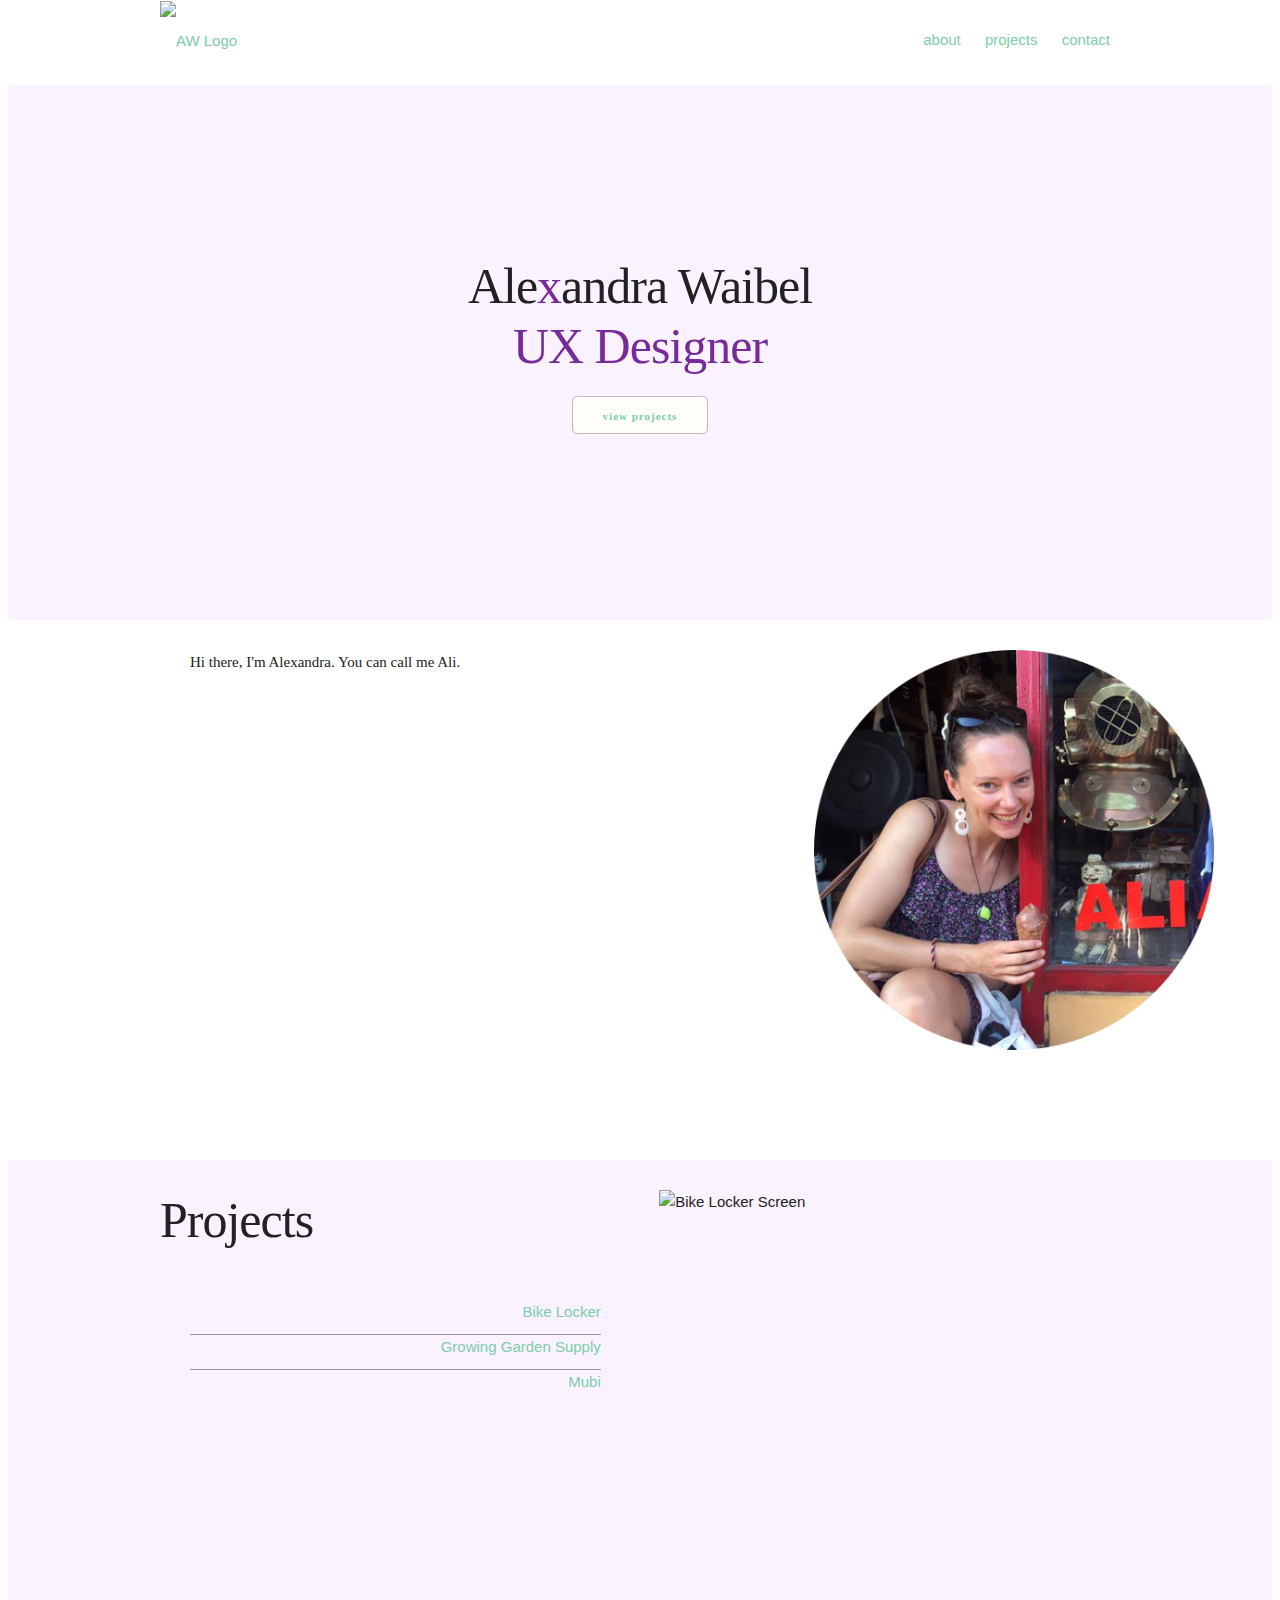
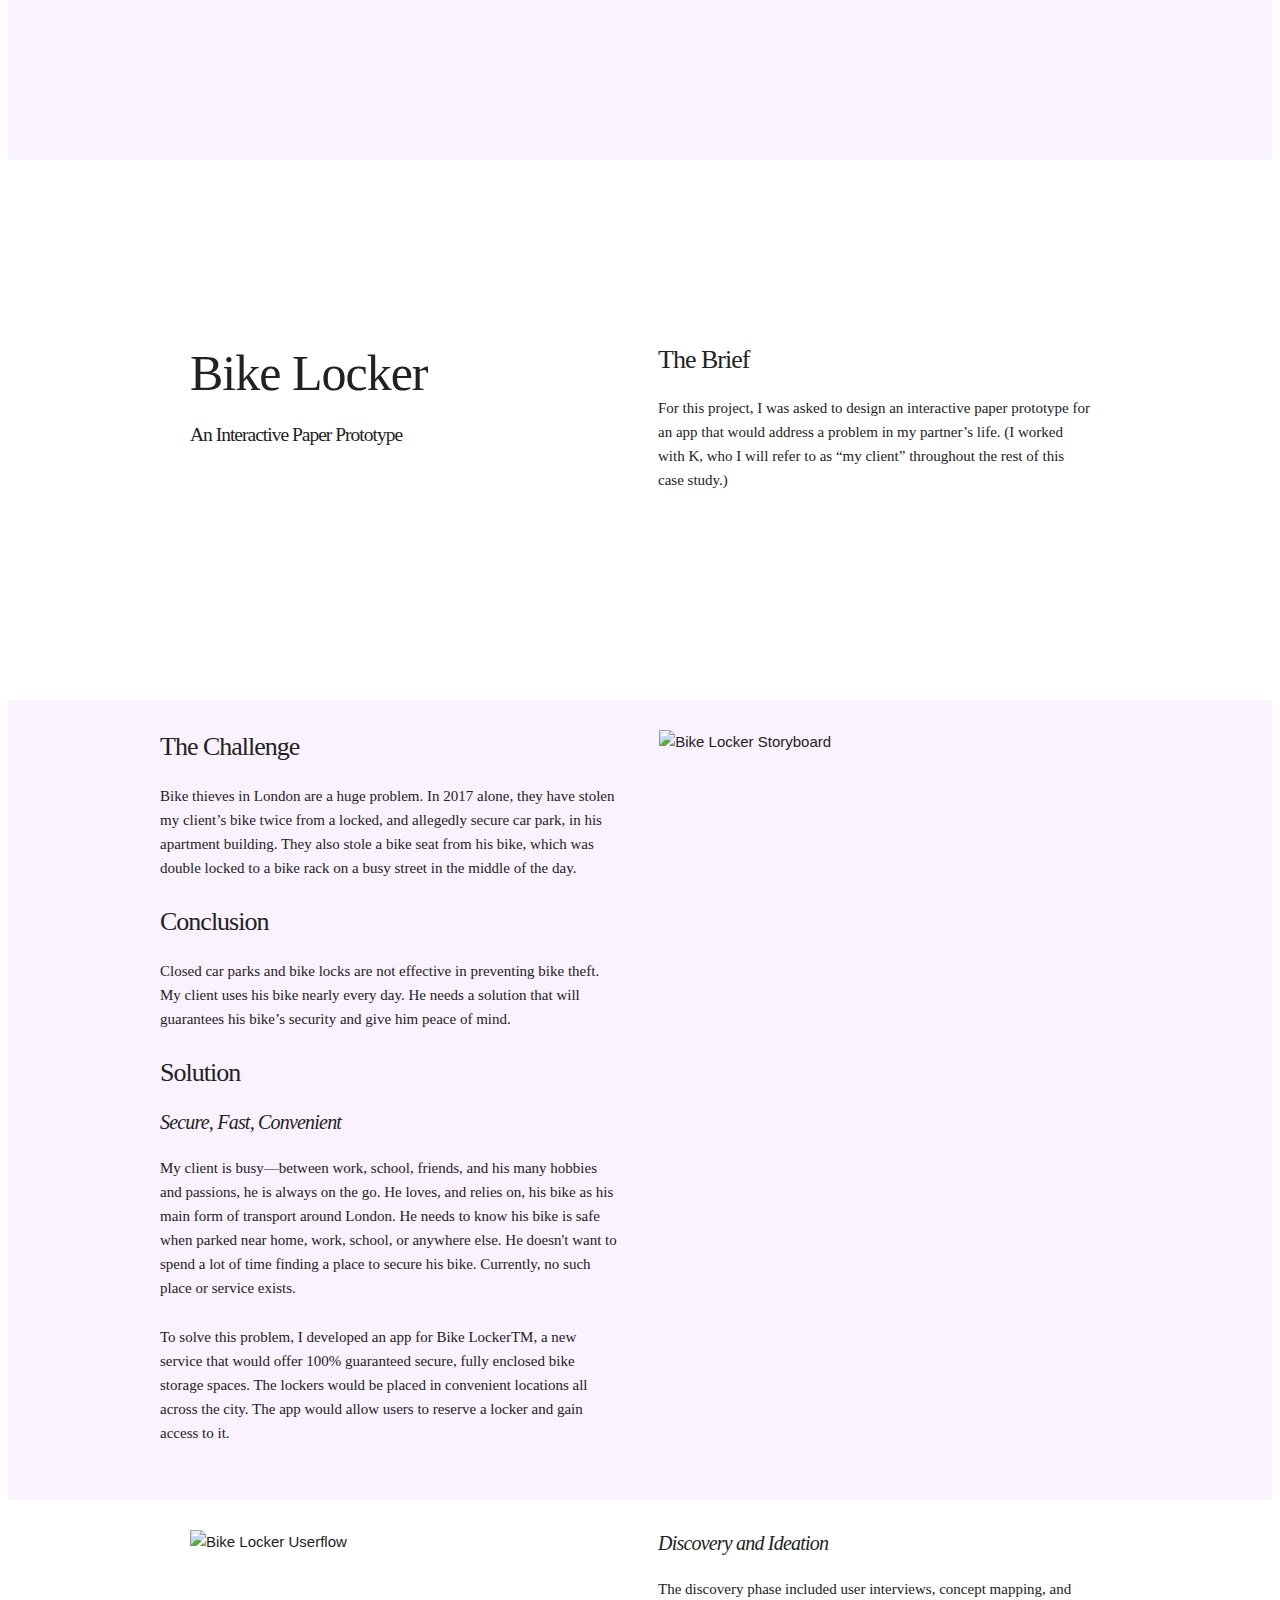
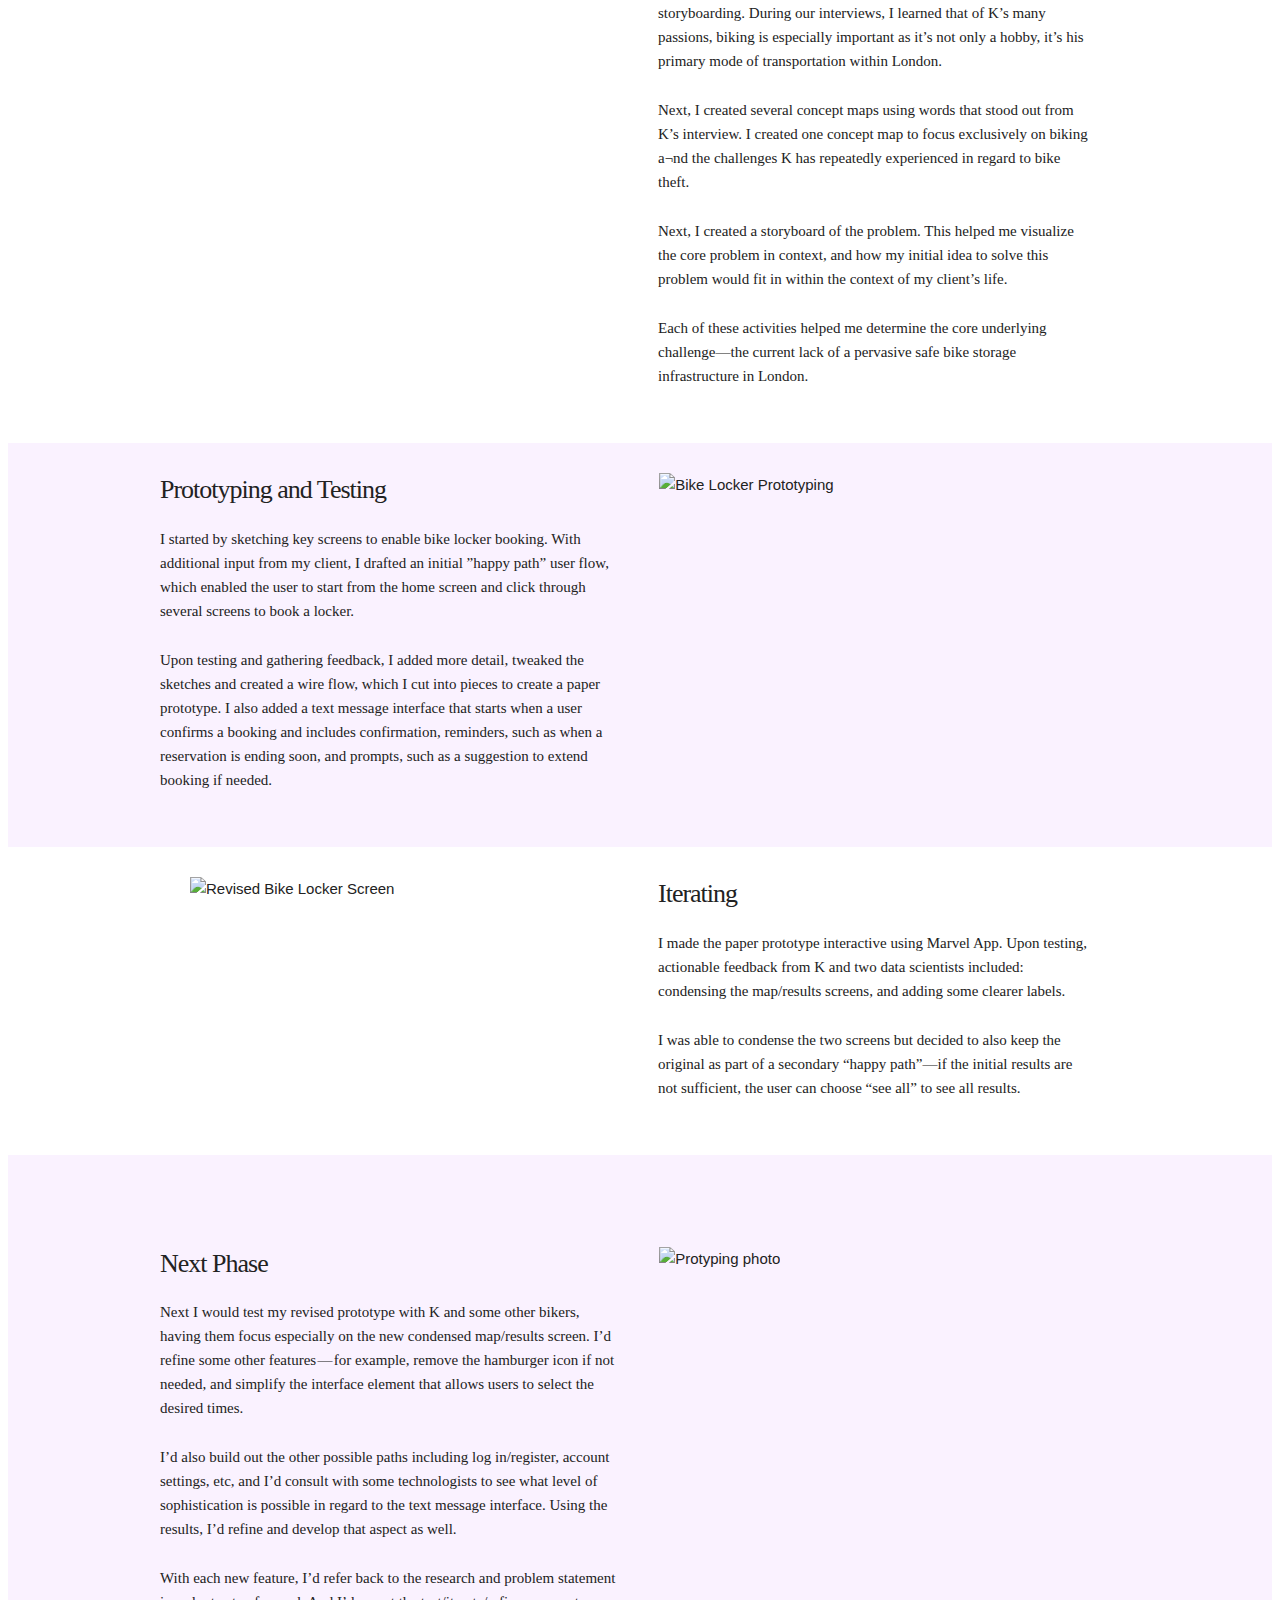
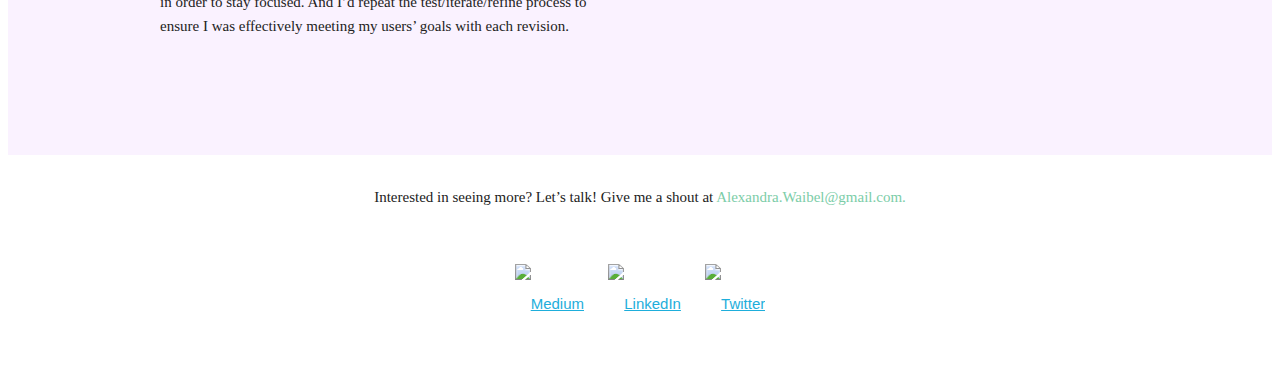
==== index.html @ 4c2e78be "Back to index.html" ====
<!DOCTYPE html>
<html>
<head>
  <meta charset="utf-8">
  <title>Alexandra Waibel | UX Designer</title>
  <!-- <link rel="stylesheet" href="css/outline.css"> -->
  <link rel="stylesheet" href="css/skeleton.css">
  <link rel="stylesheet" href="css/style.css">
</head>
<body>
  <header>
    <div class="container">
      <a href="#home">
        <img class="u-max-full-width" src="images/AWlogo.png" alt="AW Logo">
      </a>
      <ul>
        <li><a href="#about">about</a></li>
        <li><a href="#projects">projects</a></li>
        <li><a href="#Contact">contact</a></li>
      </ul>
    </div>
  </header>
  <main id="main">
    <section id="home" class="light-purple text-center min-60vh">
      <div class="container">
        <h1>Ale<span id="purple">x</span>andra Waibel <br />
          <span id="purple">UX Designer</span></h1>
        <div class="button">
          <a href="#projects">view projects</a>
        </div>
      </div>
    </section>

    <section id="about">
      <div class="container padding min-60vh">
        <div class="row">
          <div class="eight columns">
            <p>Hi there, I'm Alexandra. You can call me Ali.</p>
          </div>
          <div class="four columns">
            <img class="u-max-full-width" src="Images/AliPhoto.png" alt="AlexandraWaibel">
          </div>
        </div>
      </div>
    </section>

    <section id="projects" class="light-purple padding min-60vh" >
      <div class="container">
        <div class="row">
          <div class="six columns">
            <h1>Projects</h1>
            <div class="text-right padding">
            <ul>
              <div class="border-bottom"><li><a href="#BikeLocker">Bike Locker</a></li></div>
              <div class="border-bottom"><li><a href="#GrowingGarden"> Growing Garden Supply</a></li></div>
              <li><a href="Mubi"> Mubi</a></li>
            </ul>
          </div>
          </div>
          <div class="six columns">
            <img class="u-max-full-width u-max-full-height" src="images/BikeLockerMock.png" alt="Bike Locker Screen">
          </div>
        </div>
      </div>
    </section>

    <section id="BikeLocker1">
      <div class="container padding min-60vh center-align">
        <div class="row">
          <div class="six columns">
            <h1>Bike Locker</h1>

            <h2>An Interactive Paper Prototype</h2>
          </div>
          <div class="six columns">
            <h3>The Brief</h3>
            <p>For this project, I was asked to design an interactive paper prototype for an app that would address a problem in my partner’s life. (I worked with K, who I will refer to as “my client” throughout the rest of this case study.)</p>
          </div>
        </div>
      </div>
    </section>

    <section id="BikeLocker2" class="light-purple padding">
      <div class="container">
        <div class="row">
          <div class="six columns">
            <h3>The Challenge</h3>
            <p>Bike thieves in London are a huge problem. In 2017 alone, they have stolen my client’s bike twice from a locked, and allegedly secure car park, in his apartment building. They also stole a bike seat from his bike, which was double locked to a bike rack on a busy street in the middle of the day.</p>
            <h3>Conclusion</h3>
            <p>Closed car parks and bike locks are not effective in preventing bike theft. My client uses his bike nearly every day. He needs a solution that will guarantees his bike’s security and give him peace of mind.</p>
            <h3>Solution</h3>
            <h4>Secure, Fast, Convenient</h4>
            <p>My client is busy—between work, school, friends, and his many hobbies and passions, he is always on the go. He loves, and relies on, his bike as his main form of transport around London. He needs to know his bike is safe when parked near home, work, school, or anywhere else. He doesn't want to spend a lot of time finding a place to secure his bike. Currently, no such place or service exists.</p>
            <p>To solve this problem, I developed an app for Bike LockerTM, a new service that would offer 100% guaranteed secure, fully enclosed bike storage spaces. The lockers would be placed in convenient locations all across the city. The app would allow users to reserve a locker and gain access to it.</p>
          </div>
          <div class="six columns">
            <img class="u-max-full-width" src="images/storyboard.png" alt="Bike Locker Storyboard">
          </div>
        </div>
      </div>
    </section>


    <section id="BikeLocker3">
      <div class="container padding">
        <div class="row">
          <div class="six columns">
            <img class="u-max-full-width" src="images/Userflow.png" alt="Bike Locker Userflow">
          </div>
          <div class="six columns">
            <h4>Discovery and Ideation</h4>
            <p>The discovery phase included user interviews, concept mapping, and storyboarding. During our interviews, I learned that of K’s many passions, biking is especially important as it’s not only a hobby, it’s his primary mode of transportation within London. </p>
            <p>Next, I created several concept maps using words that stood out from K’s interview. I created one concept map to focus exclusively on biking a¬nd the challenges K has repeatedly experienced in regard to bike theft.
            </p>
            <p>Next, I created a storyboard of the problem. This helped me visualize the core problem in context, and how my initial idea to solve this problem would fit in within the context of my client’s life.
            </p>
            <p>Each of these activities helped me determine the core underlying challenge—the current lack of a pervasive safe bike storage infrastructure in London.</p>
          </div>
        </div>
      </div>
    </section>

    <section id="BikeLocker4" class="light-purple padding">
      <div class="container">
        <div class="row">
          <div class="six columns">
            <h3>Prototyping and Testing</h3>
            <p>I started by sketching key screens to enable bike locker booking. With additional input from my client, I drafted an initial ”happy path” user flow, which enabled the user to start from the home screen and click through several screens to book a locker.

              <p>Upon testing and gathering feedback, I added more detail, tweaked the sketches and created a wire flow, which I cut into pieces to create a paper prototype. I also added a text message interface that starts when a user confirms a booking and includes confirmation, reminders, such as when a reservation is ending soon, and prompts, such as a suggestion to extend booking if needed.</p>
            </div>
            <div class="six columns">
              <img class="u-max-full-width" src="images/Prototyping.png" alt="Bike Locker Prototyping">
            </div>
          </div>
        </div>
      </section>


      <section id="BikeLocker5">
        <div class="container padding">
          <div class="row">
            <div class="six columns">
              <img src="images/iterating.png" alt="Revised Bike Locker Screen">
            </div>
            <div class="six columns">
              <h3>Iterating</h3>
              <p>I made the paper prototype interactive using Marvel App. Upon testing, actionable feedback from K and two data scientists included: condensing the map/results screens, and adding some clearer labels.
              </p>
              <p>I was able to condense the two screens but decided to also keep the original as part of a secondary “happy path”—if the initial results are not sufficient, the user can choose “see all” to see all results.</p>
            </div>
          </div>
        </div>
      </section>

      <section id="BikeLocker6" class="light-purple padding min-60vh center-align">
        <div class="container">
          <div class="row">
            <div class="six columns">
              <h3>Next Phase</h3>
              <p>Next I would test my revised prototype with K and some other bikers, having them focus especially on the new condensed map/results screen. I’d refine some other features — for example, remove the hamburger icon if not needed, and simplify the interface element that allows users to select the desired times.
              </p>
              <p>I’d also build out the other possible paths including log in/register, account settings, etc, and I’d consult with some technologists to see what level of sophistication is possible in regard to the text message interface. Using the results, I’d refine and develop that aspect as well.
              </p>
              <p>With each new feature, I’d refer back to the research and problem statement in order to stay focused. And I’d repeat the test/iterate/refine process to ensure I was effectively meeting my users’ goals with each revision.</p>
            </div>
            <div class="six columns">
              <img class="u-max-full-width" src="images/NextPhase.png" alt="Protyping photo">
            </div>
          </div>
        </div>
      </section>



      <section id="Contact">
        <div class="container text-center padding">
          <div class="twelve columns">
        <p>Interested in seeing more? Let’s talk! Give me a shout at <a href="mailto:Alexandra.Waibel@gmail.com">Alexandra.Waibel@gmail.com.</a></p>
      </div>
      </section>
    </main>
    <footer>
      <div class="container text-center">
        <div class="row">
          <div class="twelve columns">
            <ul>
              <li><a href="https://medium.com/@alexandra.waibel/bike-locker-a291622cc644"><img src="images/Medium.png" alt="Medium"></a></li>
              <li><a href="https://www.linkedin.com/in/alexandra-waibel-99a0671b/"><img src="images/LinkedIn.png" alt="LinkedIn"></a></li>
              <li><a href="https://twitter.com/Waibela"><img src="images/Twitter.png" alt="Twitter"></a></li>
            </ul>
          </div>
        </div>
        </div>
    </footer>
  </body>
  </html>
---- css/outline.css ----
body {        outline: 1px solid  #2980B9!important; }
article {     outline: 1px solid  #3498DB!important; }
nav {         outline: 1px solid  #0088C3!important; }
aside {       outline: 1px solid  #33A0CE!important; }
section {     outline: 1px solid  #66B8DA!important; }
header {      outline: 1px solid  #99CFE7!important; }
footer {      outline: 1px solid  #CCE7F3!important; }
h1 {          outline: 1px solid  #162544!important; }
h2 {          outline: 1px solid  #314E6E!important; }
h3 {          outline: 1px solid  #3E5E85!important; }
h4 {          outline: 1px solid  #449BAF!important; }
h5 {          outline: 1px solid  #C7D1CB!important; }
h6 {          outline: 1px solid  #4371D0!important; }
main {        outline: 1px solid  #2F4F90!important; }
address {     outline: 1px solid  #1A2C51!important; }
div {         outline: 1px solid  #036CDB!important; }


p {           outline: 1px solid  #AC050B!important; }
hr {          outline: 1px solid  #FF063F!important; }
pre {         outline: 1px solid  #850440!important; }
blockquote {  outline: 1px solid  #F1B8E7!important; }
ol {          outline: 1px solid  #FF050C!important; }
ul {          outline: 1px solid  #D90416!important; }
li {          outline: 1px solid  #D90416!important; }
dl {          outline: 1px solid  #FD3427!important; }
dt {          outline: 1px solid  #FF0043!important; }
dd {          outline: 1px solid  #E80174!important; }
figure {      outline: 1px solid  #FF00BB!important; }
figcaption {  outline: 1px solid  #BF0032!important; }



table {       outline: 1px solid  #00CC99!important; }
caption {     outline: 1px solid  #37FFC4!important; }
thead {       outline: 1px solid  #98DACA!important; }
tbody {       outline: 1px solid  #64A7A0!important; }
tfoot {       outline: 1px solid  #22746B!important; }
tr {          outline: 1px solid  #86C0B2!important; }
th {          outline: 1px solid  #A1E7D6!important; }
td {          outline: 1px solid  #3F5A54!important; }
col {         outline: 1px solid  #6C9A8F!important; }
colgroup {    outline: 1px solid  #6C9A9D!important; }


button {      outline: 1px solid  #DA8301!important; }
datalist {    outline: 1px solid  #C06000!important; }
fieldset {    outline: 1px solid  #D95100!important; }
form {        outline: 1px solid  #D23600!important; }
input {       outline: 1px solid  #FCA600!important; }
keygen {      outline: 1px solid  #B31E00!important; }
label {       outline: 1px solid  #EE8900!important; }
legend {      outline: 1px solid  #DE6D00!important; }
meter {       outline: 1px solid  #E8630C!important; }
optgroup {    outline: 1px solid  #B33600!important; }
option {      outline: 1px solid  #FF8A00!important; }
output {      outline: 1px solid  #FF9619!important; }
progress {    outline: 1px solid  #E57C00!important; }
select {      outline: 1px solid  #E26E0F!important; }
textarea {    outline: 1px solid  #CC5400!important; }



details {     outline: 1px solid  #33848F!important; }
summary {     outline: 1px solid  #60A1A6!important; }
command {     outline: 1px solid  #438DA1!important; }
menu {        outline: 1px solid  #449DA6!important; }



del {         outline: 1px solid  #BF0000!important; }
ins {         outline: 1px solid  #400000!important; }



img     {     outline: 1px solid #22746B!important; }
iframe  {     outline: 1px solid #64A7A0!important; }
embed   {     outline: 1px solid #98DACA!important; }
object  {     outline: 1px solid #00CC99!important; }
param   {     outline: 1px solid #37FFC4!important; }
video   {     outline: 1px solid #6EE866!important; }
audio   {     outline: 1px solid #027353!important; }
source  {     outline: 1px solid #012426!important; }
canvas  {     outline: 1px solid #A2F570!important; }
track   {     outline: 1px solid #59A600!important; }
map     {     outline: 1px solid #7BE500!important; }
area    {     outline: 1px solid #305900!important; }



a {           outline: 1px solid #FF62AB!important; }
em {          outline: 1px solid #800B41!important; }
strong {      outline: 1px solid #FF1583!important; }
i {           outline: 1px solid #803156!important; }
b {           outline: 1px solid #CC1169!important; }
u {           outline: 1px solid #FF0430!important; }
s {           outline: 1px solid #F805E3!important; }
small {       outline: 1px solid #D107B2!important; }
abbr {        outline: 1px solid #4A0263!important; }
q {           outline: 1px solid #240018!important; }
cite {        outline: 1px solid #64003C!important; }
dfn {         outline: 1px solid #B4005A!important; }
sub {         outline: 1px solid #DBA0C8!important; }
sup {         outline: 1px solid #CC0256!important; }
time {        outline: 1px solid #D6606D!important; }
code {        outline: 1px solid #E04251!important; }
kbd {         outline: 1px solid #5E001F!important; }
samp {        outline: 1px solid #9C0033!important; }
var {         outline: 1px solid #D90047!important; }
mark {        outline: 1px solid #FF0053!important; }
bdi {         outline: 1px solid #BF3668!important; }
bdo {         outline: 1px solid #6F1400!important; }
ruby {        outline: 1px solid #FF7B93!important; }
rt {          outline: 1px solid #FF2F54!important; }
rp {          outline: 1px solid #803E49!important; }
span {        outline: 1px solid #CC2643!important; }
br {          outline: 1px solid #DB687D!important; }
wbr {         outline: 1px solid #DB175B!important; }
---- css/skeleton.css ----
/*
* Skeleton V2.0.4
* Copyright 2014, Dave Gamache
* www.getskeleton.com
* Free to use under the MIT license.
* http://www.opensource.org/licenses/mit-license.php
* 12/29/2014
*/


/* Table of contents
––––––––––––––––––––––––––––––––––––––––––––––––––
- Grid
- Base Styles
- Typography
- Links
- Buttons
- Forms
- Lists
- Code
- Tables
- Spacing
- Utilities
- Clearing
- Media Queries
*/

/* Grid
–––––––––––––––––––––––––––––––––––––––––––––––––– */
.container {
  position: relative;
  width: 100%;
  max-width: 960px;
  margin: 0 auto;
  padding: 0 20px;
  box-sizing: border-box; }
.column,
.columns {
  width: 100%;
  float: left;
  box-sizing: border-box; }

/* For devices larger than 400px */
@media (min-width: 400px) {
  .container {
    width: 85%;
    padding: 0; }
}

/* For devices larger than 550px */
@media (min-width: 550px) {
  .container {
    width: 80%; }
  .column,
  .columns {
    margin-left: 4%; }
  .column:first-child,
  .columns:first-child {
    margin-left: 0; }

  .one.column,
  .one.columns                    { width: 4.66666666667%; }
  .two.columns                    { width: 13.3333333333%; }
  .three.columns                  { width: 22%;            }
  .four.columns                   { width: 30.6666666667%; }
  .five.columns                   { width: 39.3333333333%; }
  .six.columns                    { width: 48%;            }
  .seven.columns                  { width: 56.6666666667%; }
  .eight.columns                  { width: 65.3333333333%; }
  .nine.columns                   { width: 74.0%;          }
  .ten.columns                    { width: 82.6666666667%; }
  .eleven.columns                 { width: 91.3333333333%; }
  .twelve.columns                 { width: 100%; margin-left: 0; }

  .one-third.column               { width: 30.6666666667%; }
  .two-thirds.column              { width: 65.3333333333%; }

  .one-half.column                { width: 48%; }

  /* Offsets */
  .offset-by-one.column,
  .offset-by-one.columns          { margin-left: 8.66666666667%; }
  .offset-by-two.column,
  .offset-by-two.columns          { margin-left: 17.3333333333%; }
  .offset-by-three.column,
  .offset-by-three.columns        { margin-left: 26%;            }
  .offset-by-four.column,
  .offset-by-four.columns         { margin-left: 34.6666666667%; }
  .offset-by-five.column,
  .offset-by-five.columns         { margin-left: 43.3333333333%; }
  .offset-by-six.column,
  .offset-by-six.columns          { margin-left: 52%;            }
  .offset-by-seven.column,
  .offset-by-seven.columns        { margin-left: 60.6666666667%; }
  .offset-by-eight.column,
  .offset-by-eight.columns        { margin-left: 69.3333333333%; }
  .offset-by-nine.column,
  .offset-by-nine.columns         { margin-left: 78.0%;          }
  .offset-by-ten.column,
  .offset-by-ten.columns          { margin-left: 86.6666666667%; }
  .offset-by-eleven.column,
  .offset-by-eleven.columns       { margin-left: 95.3333333333%; }

  .offset-by-one-third.column,
  .offset-by-one-third.columns    { margin-left: 34.6666666667%; }
  .offset-by-two-thirds.column,
  .offset-by-two-thirds.columns   { margin-left: 69.3333333333%; }

  .offset-by-one-half.column,
  .offset-by-one-half.columns     { margin-left: 52%; }

}


/* Base Styles
–––––––––––––––––––––––––––––––––––––––––––––––––– */
/* NOTE
html is set to 62.5% so that all the REM measurements throughout Skeleton
are based on 10px sizing. So basically 1.5rem = 15px :) */
html {
  font-size: 62.5%; }
body {
  font-size: 1.5em; /* currently ems cause chrome bug misinterpreting rems on body element */
  line-height: 1.6;
  font-weight: 400;
  font-family: "Raleway", "HelveticaNeue", "Helvetica Neue", Helvetica, Arial, sans-serif;
  color: #222; }


/* Typography
–––––––––––––––––––––––––––––––––––––––––––––––––– */
h1, h2, h3, h4, h5, h6 {
  margin-top: 0;
  margin-bottom: 2rem;
  font-weight: 300; }
h1 { font-size: 4.0rem; line-height: 1.2;  letter-spacing: -.1rem;}
h2 { font-size: 3.6rem; line-height: 1.25; letter-spacing: -.1rem; }
h3 { font-size: 3.0rem; line-height: 1.3;  letter-spacing: -.1rem; }
h4 { font-size: 2.4rem; line-height: 1.35; letter-spacing: -.08rem; }
h5 { font-size: 1.8rem; line-height: 1.5;  letter-spacing: -.05rem; }
h6 { font-size: 1.5rem; line-height: 1.6;  letter-spacing: 0; }

/* Larger than phablet */
@media (min-width: 550px) {
  h1 { font-size: 5.0rem; }
  h2 { font-size: 4.2rem; }
  h3 { font-size: 3.6rem; }
  h4 { font-size: 3.0rem; }
  h5 { font-size: 2.4rem; }
  h6 { font-size: 1.5rem; }
}

p {
  margin-top: 0; }


/* Links
–––––––––––––––––––––––––––––––––––––––––––––––––– */
a {
  color: #1EAEDB; }
a:hover {
  color: #0FA0CE; }


/* Buttons
–––––––––––––––––––––––––––––––––––––––––––––––––– */
.button,
button,
input[type="submit"],
input[type="reset"],
input[type="button"] {
  display: inline-block;
  height: 38px;
  padding: 0 30px;
  color: #555;
  text-align: center;
  font-size: 11px;
  font-weight: 600;
  line-height: 38px;
  letter-spacing: .1rem;
  text-transform: uppercase;
  text-decoration: none;
  white-space: nowrap;
  background-color: transparent;
  border-radius: 4px;
  border: 1px solid #bbb;
  cursor: pointer;
  box-sizing: border-box; }
.button:hover,
button:hover,
input[type="submit"]:hover,
input[type="reset"]:hover,
input[type="button"]:hover,
.button:focus,
button:focus,
input[type="submit"]:focus,
input[type="reset"]:focus,
input[type="button"]:focus {
  color: #333;
  border-color: #888;
  outline: 0; }
.button.button-primary,
button.button-primary,
input[type="submit"].button-primary,
input[type="reset"].button-primary,
input[type="button"].button-primary {
  color: #FFF;
  background-color: #33C3F0;
  border-color: #33C3F0; }
.button.button-primary:hover,
button.button-primary:hover,
input[type="submit"].button-primary:hover,
input[type="reset"].button-primary:hover,
input[type="button"].button-primary:hover,
.button.button-primary:focus,
button.button-primary:focus,
input[type="submit"].button-primary:focus,
input[type="reset"].button-primary:focus,
input[type="button"].button-primary:focus {
  color: #FFF;
  background-color: #1EAEDB;
  border-color: #1EAEDB; }


/* Forms
–––––––––––––––––––––––––––––––––––––––––––––––––– */
input[type="email"],
input[type="number"],
input[type="search"],
input[type="text"],
input[type="tel"],
input[type="url"],
input[type="password"],
textarea,
select {
  height: 38px;
  padding: 6px 10px; /* The 6px vertically centers text on FF, ignored by Webkit */
  background-color: #fff;
  border: 1px solid #D1D1D1;
  border-radius: 4px;
  box-shadow: none;
  box-sizing: border-box; }
/* Removes awkward default styles on some inputs for iOS */
input[type="email"],
input[type="number"],
input[type="search"],
input[type="text"],
input[type="tel"],
input[type="url"],
input[type="password"],
textarea {
  -webkit-appearance: none;
     -moz-appearance: none;
          appearance: none; }
textarea {
  min-height: 65px;
  padding-top: 6px;
  padding-bottom: 6px; }
input[type="email"]:focus,
input[type="number"]:focus,
input[type="search"]:focus,
input[type="text"]:focus,
input[type="tel"]:focus,
input[type="url"]:focus,
input[type="password"]:focus,
textarea:focus,
select:focus {
  border: 1px solid #33C3F0;
  outline: 0; }
label,
legend {
  display: block;
  margin-bottom: .5rem;
  font-weight: 600; }
fieldset {
  padding: 0;
  border-width: 0; }
input[type="checkbox"],
input[type="radio"] {
  display: inline; }
label > .label-body {
  display: inline-block;
  margin-left: .5rem;
  font-weight: normal; }


/* Lists
–––––––––––––––––––––––––––––––––––––––––––––––––– */
ul {
  list-style: circle inside; }
ol {
  list-style: decimal inside; }
ol, ul {
  padding-left: 0;
  margin-top: 0; }
ul ul,
ul ol,
ol ol,
ol ul {
  margin: 1.5rem 0 1.5rem 3rem;
  font-size: 90%; }
li {
  margin-bottom: 1rem; }


/* Code
–––––––––––––––––––––––––––––––––––––––––––––––––– */
code {
  padding: .2rem .5rem;
  margin: 0 .2rem;
  font-size: 90%;
  white-space: nowrap;
  background: #F1F1F1;
  border: 1px solid #E1E1E1;
  border-radius: 4px; }
pre > code {
  display: block;
  padding: 1rem 1.5rem;
  white-space: pre; }


/* Tables
–––––––––––––––––––––––––––––––––––––––––––––––––– */
th,
td {
  padding: 12px 15px;
  text-align: left;
  border-bottom: 1px solid #E1E1E1; }
th:first-child,
td:first-child {
  padding-left: 0; }
th:last-child,
td:last-child {
  padding-right: 0; }


/* Spacing
–––––––––––––––––––––––––––––––––––––––––––––––––– */
button,
.button {
  margin-bottom: 1rem; }
input,
textarea,
select,
fieldset {
  margin-bottom: 1.5rem; }
pre,
blockquote,
dl,
figure,
table,
p,
ul,
ol,
form {
  margin-bottom: 2.5rem; }


/* Utilities
–––––––––––––––––––––––––––––––––––––––––––––––––– */
.u-full-width {
  width: 100%;
  box-sizing: border-box; }
.u-max-full-width {
  max-width: 100%;
  box-sizing: border-box; }
.u-pull-right {
  float: right; }
.u-pull-left {
  float: left; }


/* Misc
–––––––––––––––––––––––––––––––––––––––––––––––––– */
hr {
  margin-top: 3rem;
  margin-bottom: 3.5rem;
  border-width: 0;
  border-top: 1px solid #E1E1E1; }


/* Clearing
–––––––––––––––––––––––––––––––––––––––––––––––––– */

/* Self Clearing Goodness */
.container:after,
.row:after,
.u-cf {
  content: "";
  display: table;
  clear: both; }


/* Media Queries
–––––––––––––––––––––––––––––––––––––––––––––––––– */
/*
Note: The best way to structure the use of media queries is to create the queries
near the relevant code. For example, if you wanted to change the styles for buttons
on small devices, paste the mobile query code up in the buttons section and style it
there.
*/


/* Larger than mobile */
@media (min-width: 400px) {}

/* Larger than phablet (also point when grid becomes active) */
@media (min-width: 550px) {}

/* Larger than tablet */
@media (min-width: 750px) {}

/* Larger than desktop */
@media (min-width: 1000px) {}

/* Larger than Desktop HD */
@media (min-width: 1200px) {}
---- css/style.css ----
/*body {        outline: 1px solid  #2980B9!important; }
article {     outline: 1px solid  #3498DB!important; }
nav {         outline: 1px solid  #0088C3!important; }
aside {       outline: 1px solid  #33A0CE!important; }
section {     outline: 1px solid  #66B8DA!important; }
header {      outline: 1px solid  #99CFE7!important; }
footer {      outline: 1px solid  #CCE7F3!important; }
h1 {          outline: 1px solid  #162544!important; }
h2 {          outline: 1px solid  #314E6E!important; }
h3 {          outline: 1px solid  #3E5E85!important; }
h4 {          outline: 1px solid  #449BAF!important; }
h5 {          outline: 1px solid  #C7D1CB!important; }
h6 {          outline: 1px solid  #4371D0!important; }
main {        outline: 1px solid  #2F4F90!important; }
address {     outline: 1px solid  #1A2C51!important; }
div {         outline: 1px solid  #036CDB!important; }


p {           outline: 1px solid  #AC050B!important; }
hr {          outline: 1px solid  #FF063F!important; }
pre {         outline: 1px solid  #850440!important; }
blockquote {  outline: 1px solid  #F1B8E7!important; }
ol {          outline: 1px solid  #FF050C!important; }
ul {          outline: 1px solid  #D90416!important; }
li {          outline: 1px solid  #D90416!important; }
dl {          outline: 1px solid  #FD3427!important; }
dt {          outline: 1px solid  #FF0043!important; }
dd {          outline: 1px solid  #E80174!important; }
figure {      outline: 1px solid  #FF00BB!important; }
figcaption {  outline: 1px solid  #BF0032!important; }



table {       outline: 1px solid  #00CC99!important; }
caption {     outline: 1px solid  #37FFC4!important; }
thead {       outline: 1px solid  #98DACA!important; }
tbody {       outline: 1px solid  #64A7A0!important; }
tfoot {       outline: 1px solid  #22746B!important; }
tr {          outline: 1px solid  #86C0B2!important; }
th {          outline: 1px solid  #A1E7D6!important; }
td {          outline: 1px solid  #3F5A54!important; }
col {         outline: 1px solid  #6C9A8F!important; }
colgroup {    outline: 1px solid  #6C9A9D!important; }


button {      outline: 1px solid  #DA8301!important; }
datalist {    outline: 1px solid  #C06000!important; }
fieldset {    outline: 1px solid  #D95100!important; }
form {        outline: 1px solid  #D23600!important; }
input {       outline: 1px solid  #FCA600!important; }
keygen {      outline: 1px solid  #B31E00!important; }
label {       outline: 1px solid  #EE8900!important; }
legend {      outline: 1px solid  #DE6D00!important; }
meter {       outline: 1px solid  #E8630C!important; }
optgroup {    outline: 1px solid  #B33600!important; }
option {      outline: 1px solid  #FF8A00!important; }
output {      outline: 1px solid  #FF9619!important; }
progress {    outline: 1px solid  #E57C00!important; }
select {      outline: 1px solid  #E26E0F!important; }
textarea {    outline: 1px solid  #CC5400!important; }



details {     outline: 1px solid  #33848F!important; }
summary {     outline: 1px solid  #60A1A6!important; }
command {     outline: 1px solid  #438DA1!important; }
menu {        outline: 1px solid  #449DA6!important; }



del {         outline: 1px solid  #BF0000!important; }
ins {         outline: 1px solid  #400000!important; }



img     {     outline: 1px solid #22746B!important; }
iframe  {     outline: 1px solid #64A7A0!important; }
embed   {     outline: 1px solid #98DACA!important; }
object  {     outline: 1px solid #00CC99!important; }
param   {     outline: 1px solid #37FFC4!important; }
video   {     outline: 1px solid #6EE866!important; }
audio   {     outline: 1px solid #027353!important; }
source  {     outline: 1px solid #012426!important; }
canvas  {     outline: 1px solid #A2F570!important; }
track   {     outline: 1px solid #59A600!important; }
map     {     outline: 1px solid #7BE500!important; }
area    {     outline: 1px solid #305900!important; }



a {           outline: 1px solid #FF62AB!important; }
em {          outline: 1px solid #800B41!important; }
strong {      outline: 1px solid #FF1583!important; }
i {           outline: 1px solid #803156!important; }
b {           outline: 1px solid #CC1169!important; }
u {           outline: 1px solid #FF0430!important; }
s {           outline: 1px solid #F805E3!important; }
small {       outline: 1px solid #D107B2!important; }
abbr {        outline: 1px solid #4A0263!important; }
q {           outline: 1px solid #240018!important; }
cite {        outline: 1px solid #64003C!important; }
dfn {         outline: 1px solid #B4005A!important; }
sub {         outline: 1px solid #DBA0C8!important; }
sup {         outline: 1px solid #CC0256!important; }
time {        outline: 1px solid #D6606D!important; }
code {        outline: 1px solid #E04251!important; }
kbd {         outline: 1px solid #5E001F!important; }
samp {        outline: 1px solid #9C0033!important; }
var {         outline: 1px solid #D90047!important; }
mark {        outline: 1px solid #FF0053!important; }
bdi {         outline: 1px solid #BF3668!important; }
bdo {         outline: 1px solid #6F1400!important; }
ruby {        outline: 1px solid #FF7B93!important; }
rt {          outline: 1px solid #FF2F54!important; }
rp {          outline: 1px solid #803E49!important; }
span {        outline: 1px solid #CC2643!important; }
br {          outline: 1px solid #DB687D!important; }
wbr {         outline: 1px solid #DB175B!important; }*/


/*section {
  min-height: 50vh;
}

#home {
  background: #FAF2FF;
}
#about {
  background: blue;
}

#projects {
  background: #FAF2FF;
}

#BikeLocker {
  background: purple;
}
#Contact {
  background: teal;
}*/

/*Ali's styles*/

/*

  big-header-font: Avenir
  header-font: Didot

  dark-purple: #772B9B
  light-purple: #FAF2FF
  light-green: #7CCDA8
  eggshell: #fdfdf9
  light-gray: #c1cfcc
  dark-gray: #646161
  body-gray: #3E3E3E

*/

/* Useful classes */

#purple{
  color: #772B9B;
}

#home{
  display: flex;
  align-items: center;
  justify-content: center;
}

.center-align {
  display: flex;
  align-items: center;
  justify-content: center;
}

.center {
  margin: 200px 0px 0px 0px;
}

.padding {
  padding: 30px;
}

.light-purple {
  background: #FAF2FF;
}

.text-center {
  text-align: center;
}

.text-right {
  text-align: right;
  padding-right: 20px;
}

.border-bottom {
  border-bottom: 1px solid #999;
}


.min-60vh {
  min-height: 60vh;
}

/* Triangle? */

.triangle:after,
.triangle::after {
  /*position: absolute;
  top: 100%;
  left: 50%;
  margin-left: -50%;
  content: '';
  width: 0;
  height: 0;
  border-top: solid 150px #FAF2FF;
  border-left: solid 100px transparent;
  border-right: solid 100px transparent;*/
}

/* Header */

header {
  background: white;
  position: fixed;
  top: 0;
  left: 0;
  right: 0;
  height: 85px;
  z-index: 1;
}

header ul {
  float: right;
  margin: 0;
  padding: 0;
  color: #7CCDA8;
}

header a {
  height: 80px;
  line-height: 80px;
  display: inline-block;
  color: #7CCDA8;
  text-decoration: none;
}

header a img {
  vertical-align: middle;
}

.u-max-full-width{
  max-width: 400px;
}

.u-max-full-height{
  max-height: 300px;
}


header ul li {
  display: inline-block;
  height: 80px;
  line-height: 80px;
  margin: 0;
  padding: 0 10px;
}

header img {
  width: 75%;
}

footer ul li {
  display: inline-block;
  height: 80px;
  line-height: 80px;
  margin: 0;
  padding: 0 10px;
}

#main {
  margin-top: 80px;
}

main ul li{
  list-style-type: none;
}

main a{
  color: #7CCDA8;
  text-decoration: none;
}

/*li {
  padding: 20px 20px 20px 20px;
  display: inline-block;
}*/

h1 {
  font-family: Old Standard TT Regular;
}

h2, h3, h4, h5, h6, p {
  font-family: Avenir;
}

h2{
  font-size: 1.3em;
}

h3{
  font-size: 2.6rem;
}

h4{
  font-size: 2rem;
  font-style: italic;
}

.button{
  background: #fdfdf9;
  border-radius: 5px;
  font-family: Avenir;
  text-transform: none;
  text-decoration: none;
}
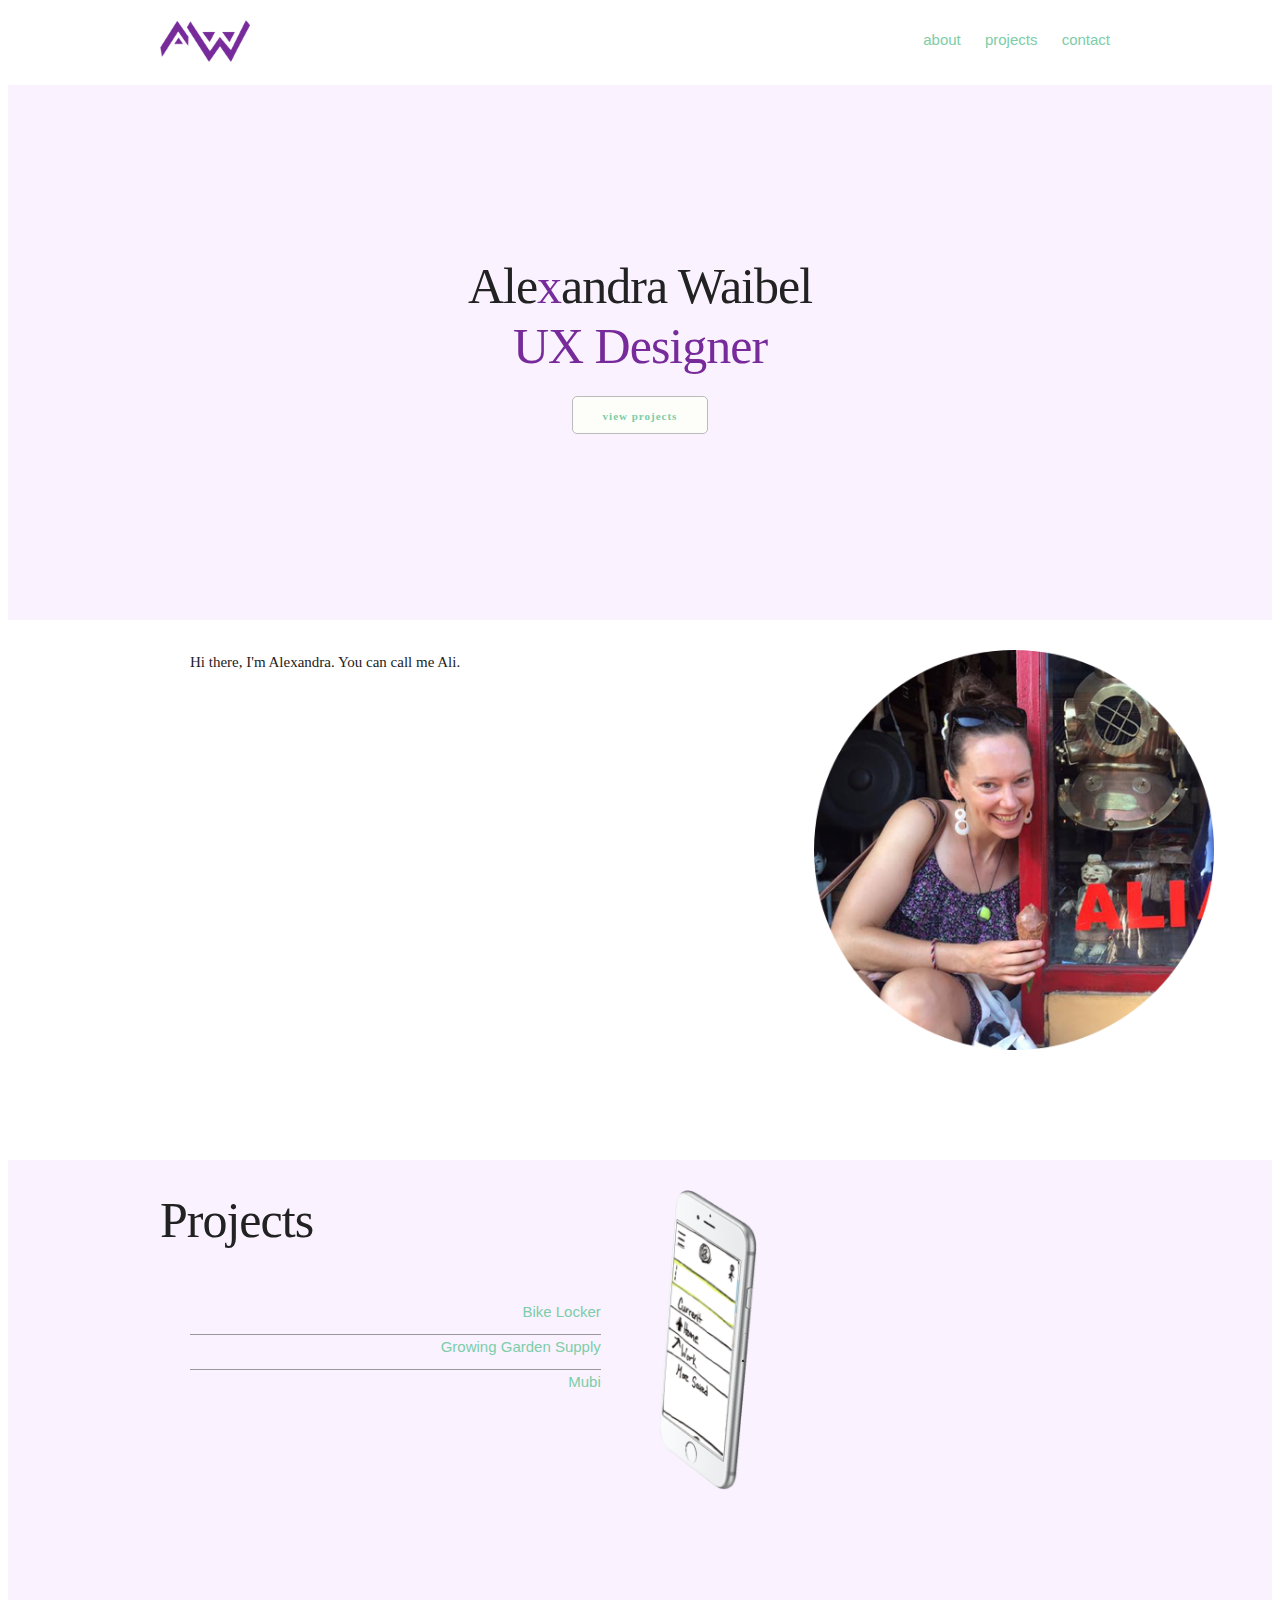
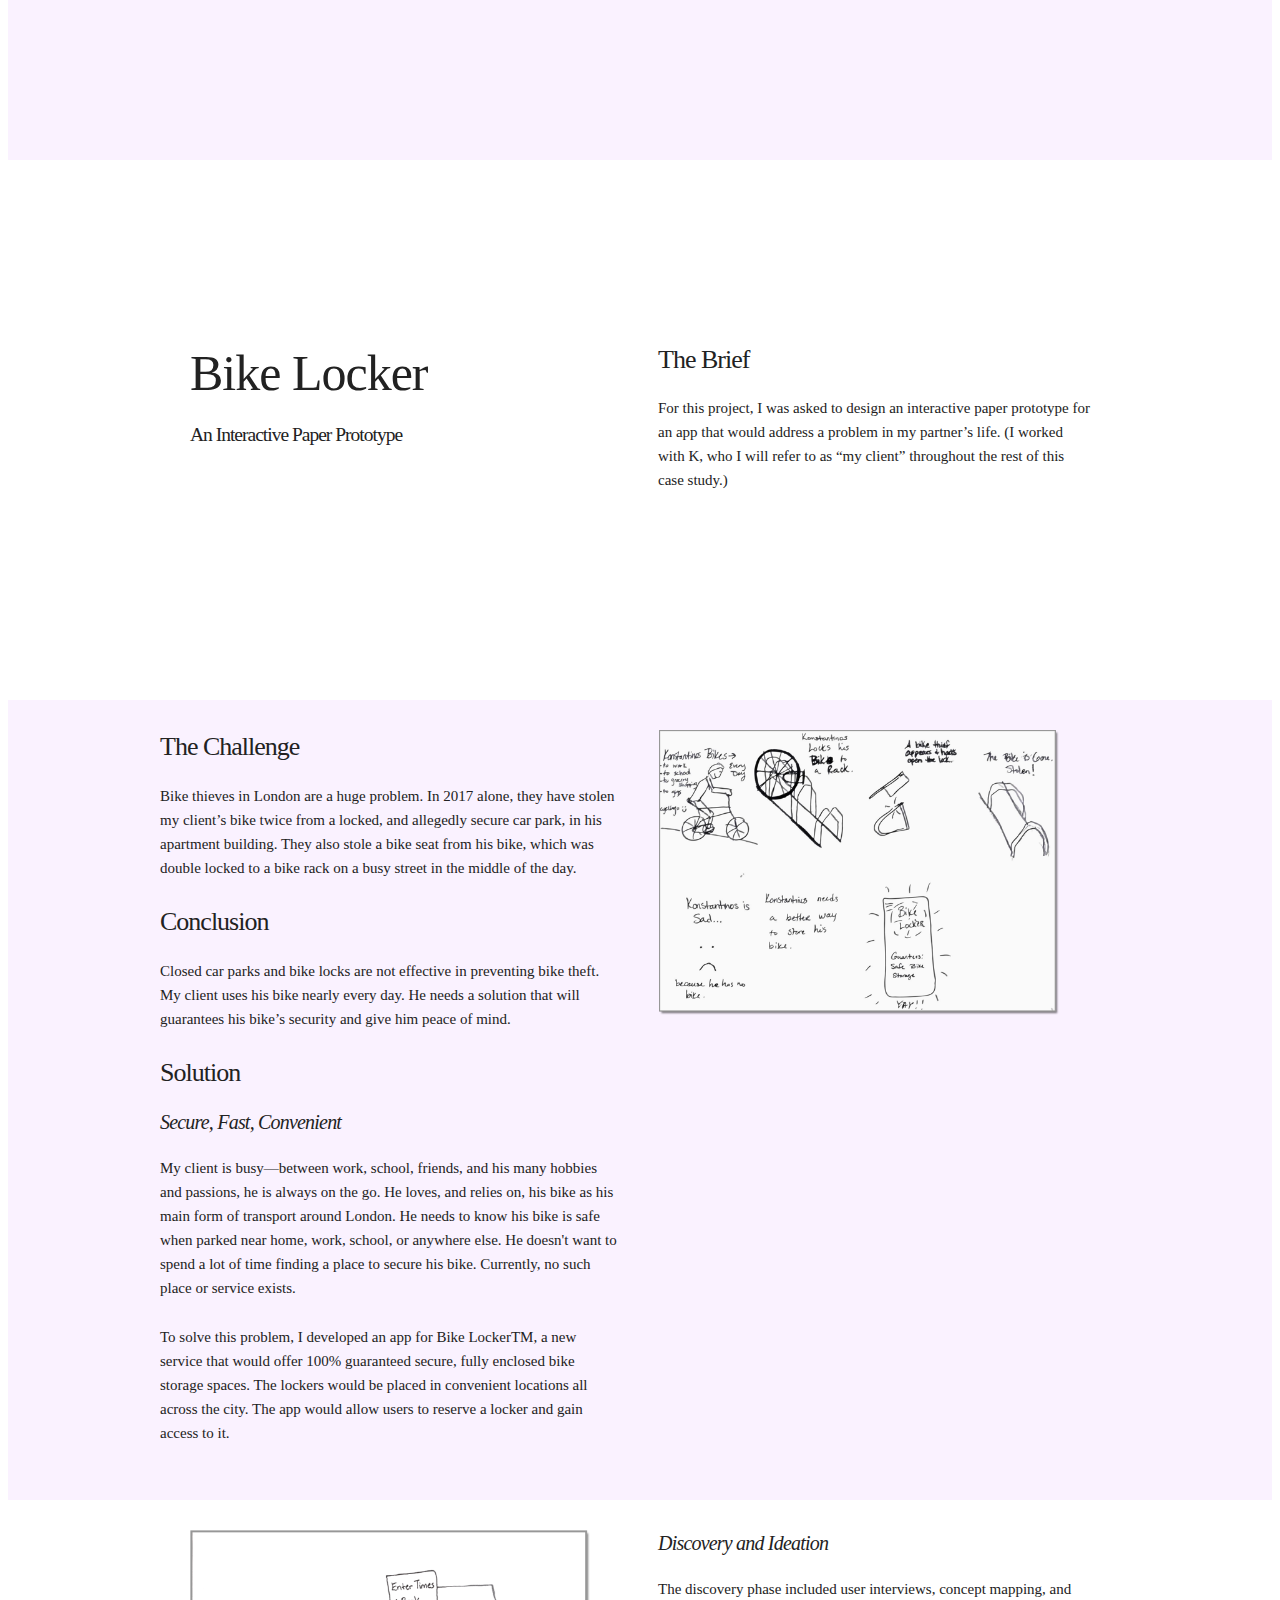
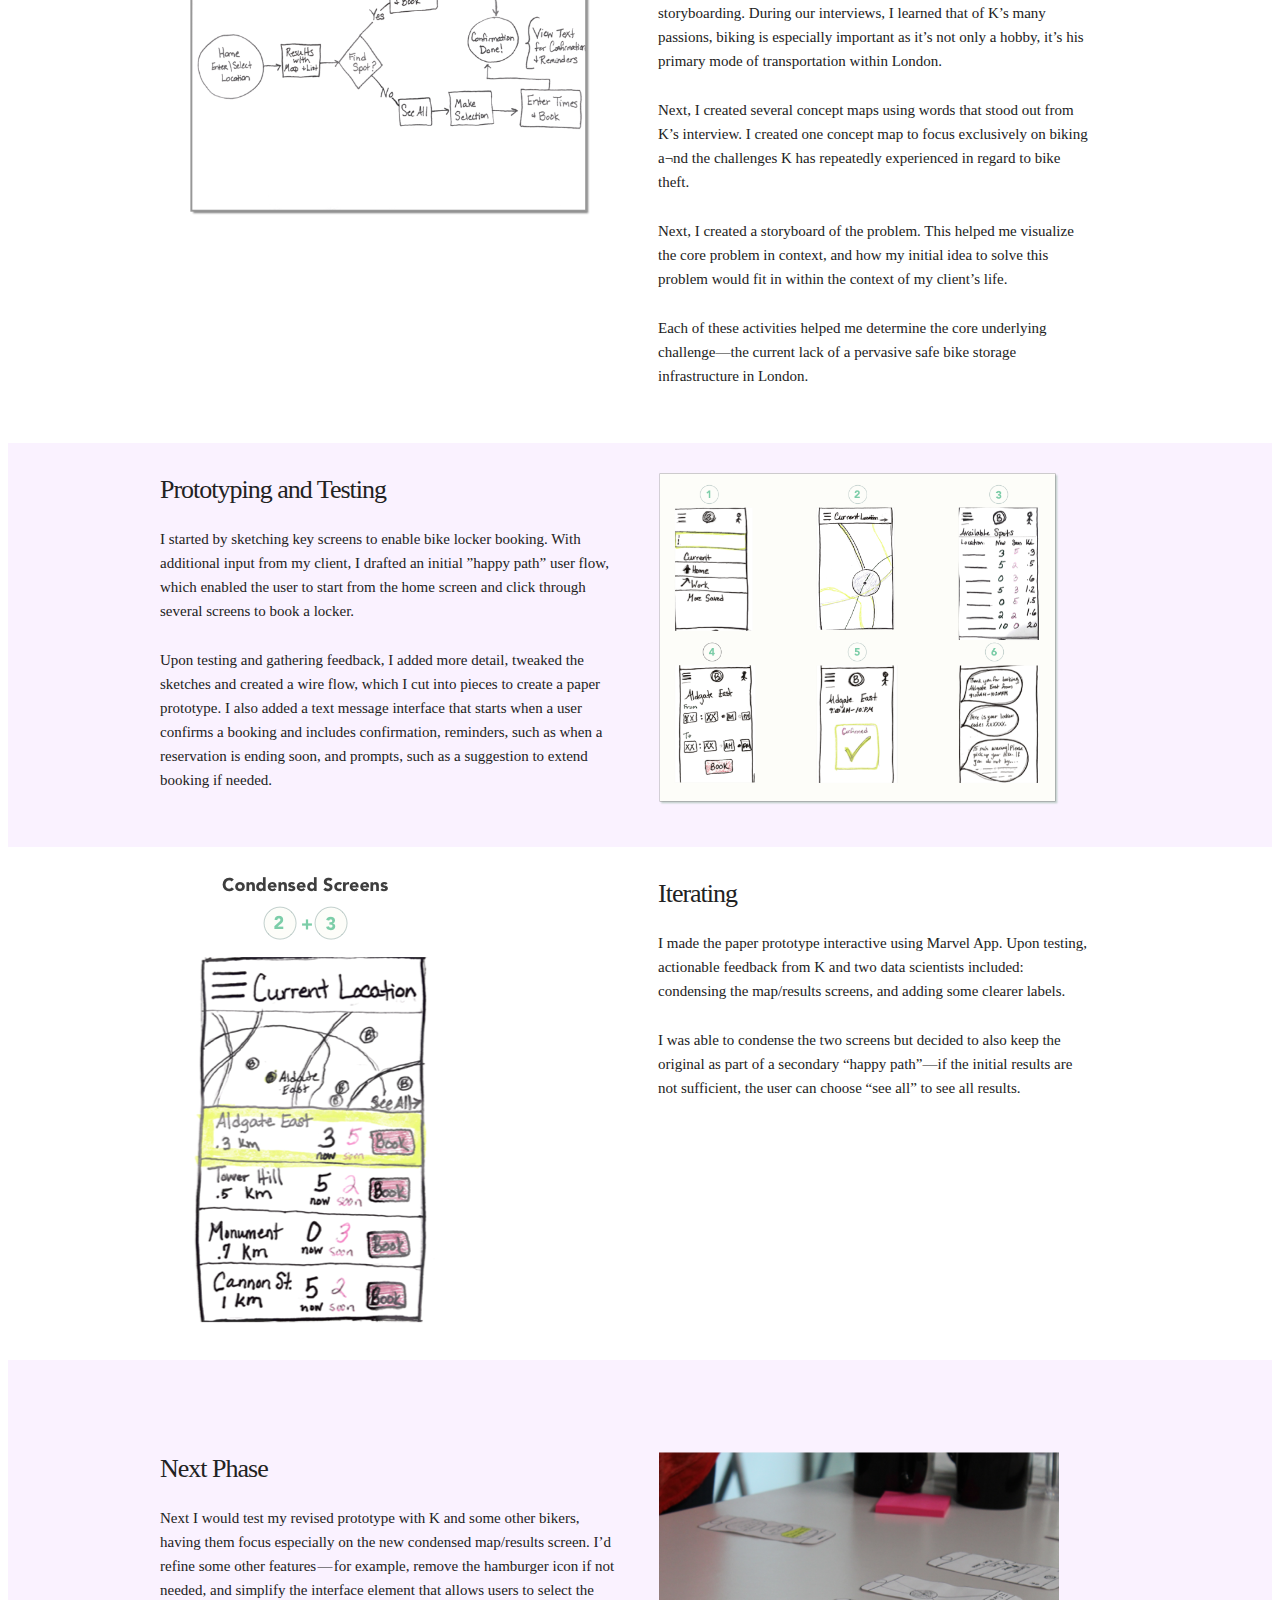
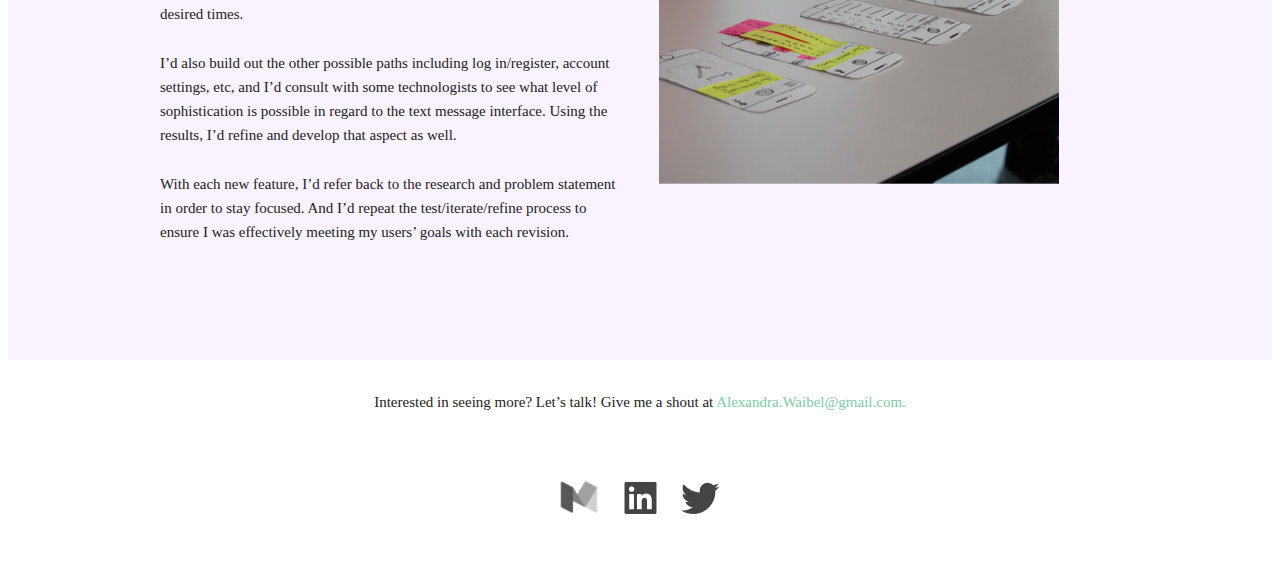
==== commit 99ae5cee: "Making changes to capitalization" ====
--- a/index.html
+++ b/index.html
@@ -11,7 +11,7 @@
   <header>
     <div class="container">
       <a href="#home">
-        <img class="u-max-full-width" src="images/AWlogo.png" alt="AW Logo">
+        <img class="u-max-full-width" src="images/awlogo.png" alt="AW Logo">
       </a>
       <ul>
         <li><a href="#about">about</a></li>
@@ -38,7 +38,7 @@
             <p>Hi there, I'm Alexandra. You can call me Ali.</p>
           </div>
           <div class="four columns">
-            <img class="u-max-full-width" src="Images/AliPhoto.png" alt="AlexandraWaibel">
+            <img class="u-max-full-width" src="images/aliphoto.png" alt="AlexandraWaibel">
           </div>
         </div>
       </div>
